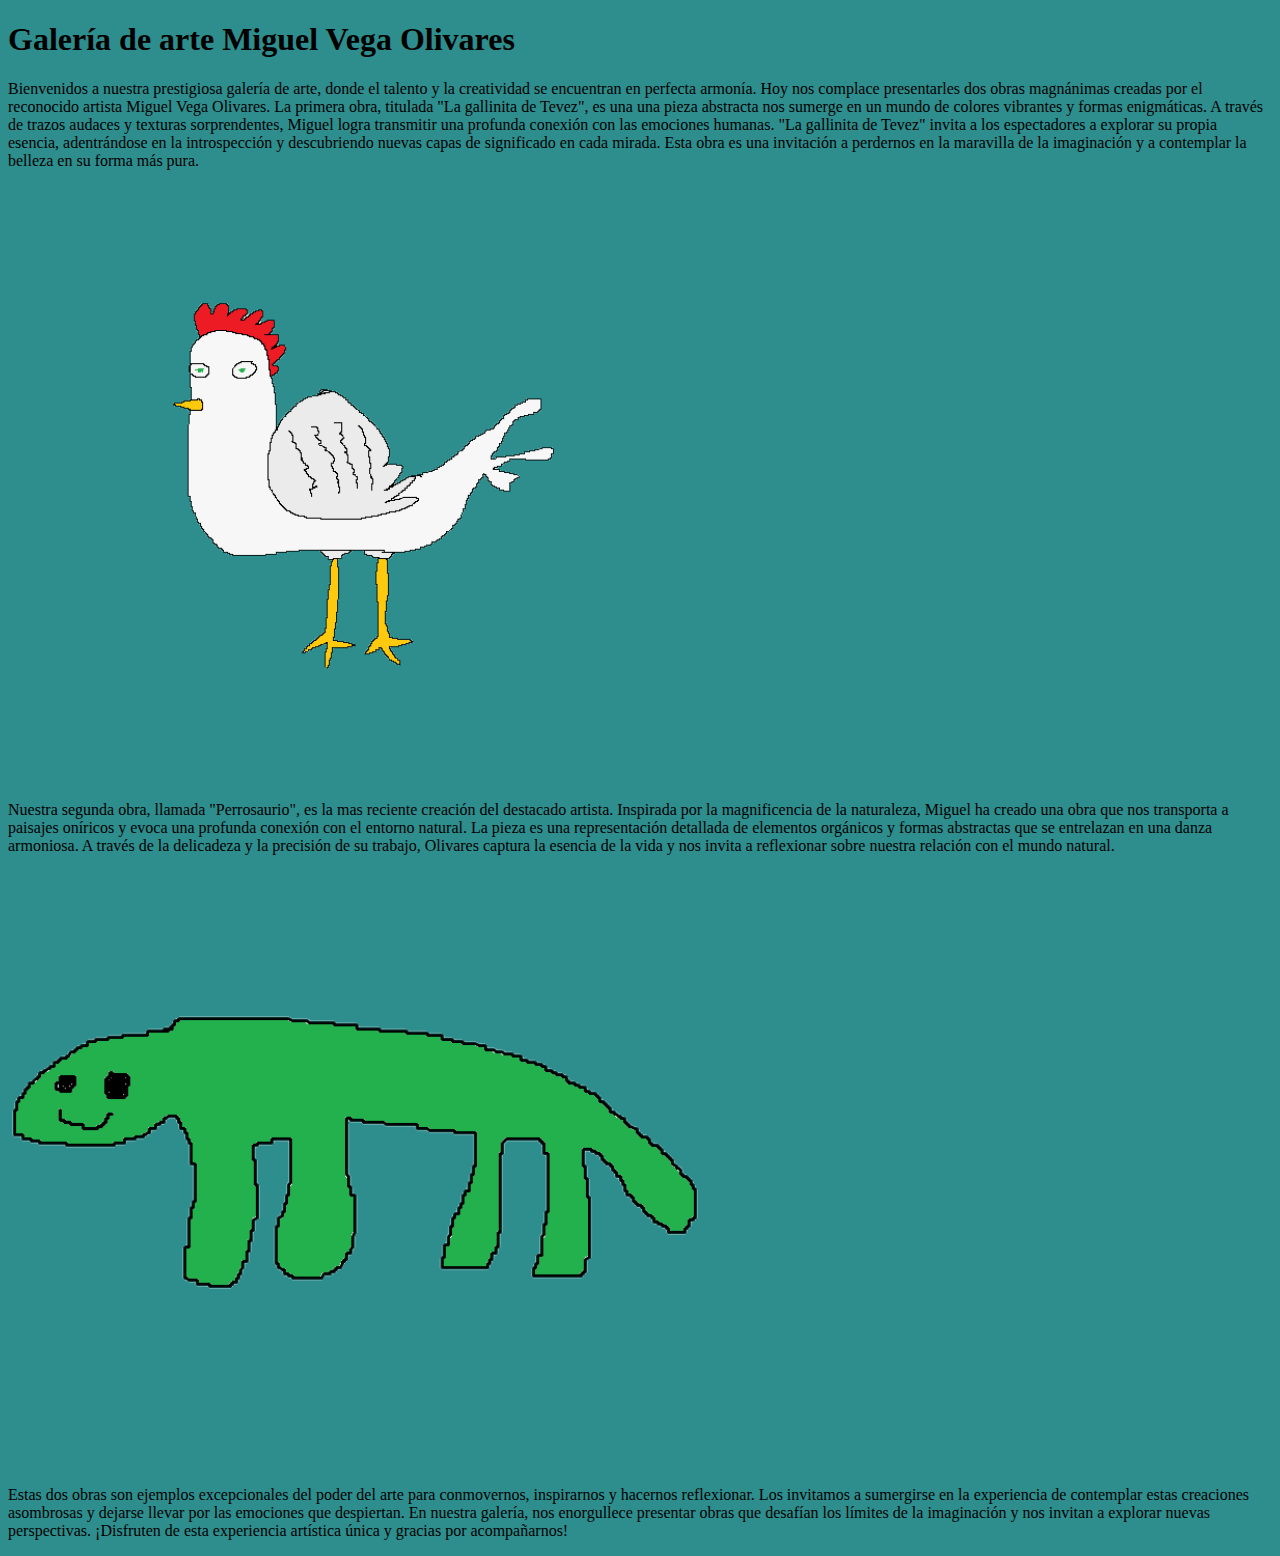
==== index.html @ 75ee0ccd "galeriafinal" ====
<!DOCTYPE html>
<html>
<head>
    <style type="text/css">
        .centerImage
        {
         text-align:center;
         display:block;
        }
        </style>
</head>
<body style = "background-color: rgb(46, 141, 141)">

<h1>Galería de arte Miguel Vega Olivares</h1>
<p style="font-family:verdana">Bienvenidos a nuestra prestigiosa galería de arte, donde el talento y la creatividad se encuentran en perfecta armonía. Hoy nos complace presentarles dos obras magnánimas creadas por el reconocido artista Miguel Vega Olivares.

    La primera obra, titulada "La gallinita de Tevez", es una una pieza abstracta nos sumerge en un mundo de colores vibrantes y formas enigmáticas. A través de trazos audaces y texturas sorprendentes, Miguel logra transmitir una profunda conexión con las emociones humanas. "La gallinita de Tevez" invita a los espectadores a explorar su propia esencia, adentrándose en la introspección y descubriendo nuevas capas de significado en cada mirada. Esta obra es una invitación a perdernos en la maravilla de la imaginación y a contemplar la belleza en su forma más pura.
</p>
<img src="gallina.png" alt="La gallinita de Teves"class="centerImage">
<p style="font-family:verdana">Nuestra segunda obra, llamada "Perrosaurio", es la mas reciente creación del destacado artista. Inspirada por la magnificencia de la naturaleza, Miguel ha creado una obra que nos transporta a paisajes oníricos y evoca una profunda conexión con el entorno natural. La pieza es una representación detallada de elementos orgánicos y formas abstractas que se entrelazan en una danza armoniosa. A través de la delicadeza y la precisión de su trabajo, Olivares captura la esencia de la vida y nos invita a reflexionar sobre nuestra relación con el mundo natural.
</p>
<img src="perrosaurio.png" alt="Perrosaurio"class="centerImage">
<p style="font-family:verdana">Estas dos obras son ejemplos excepcionales del poder del arte para conmovernos, inspirarnos y hacernos reflexionar. Los invitamos a sumergirse en la experiencia de contemplar estas creaciones asombrosas y dejarse llevar por las emociones que despiertan. En nuestra galería, nos enorgullece presentar obras que desafían los límites de la imaginación y nos invitan a explorar nuevas perspectivas. ¡Disfruten de esta experiencia artística única y gracias por acompañarnos! </p>
</body>
</html>
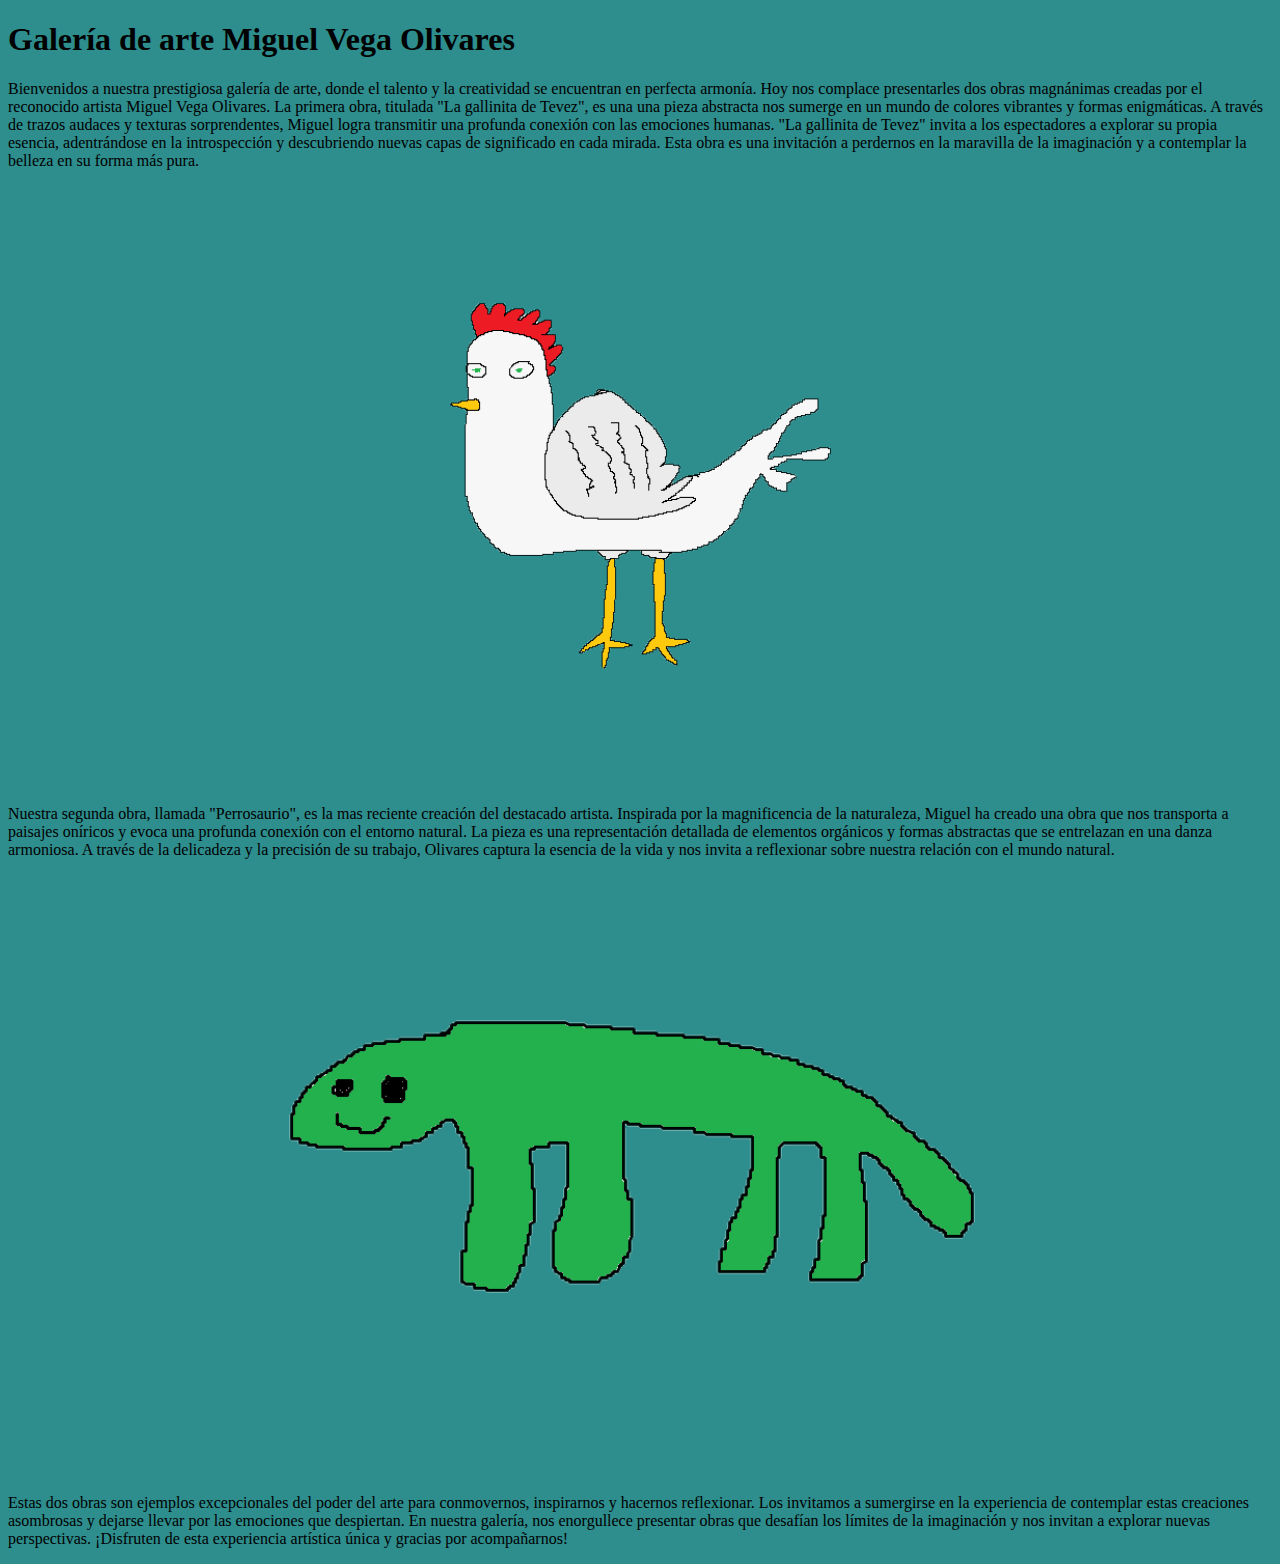
==== commit 74db01cc: "galeria6" ====
--- a/index.html
+++ b/index.html
@@ -16,10 +16,10 @@
 
     La primera obra, titulada "La gallinita de Tevez", es una una pieza abstracta nos sumerge en un mundo de colores vibrantes y formas enigmáticas. A través de trazos audaces y texturas sorprendentes, Miguel logra transmitir una profunda conexión con las emociones humanas. "La gallinita de Tevez" invita a los espectadores a explorar su propia esencia, adentrándose en la introspección y descubriendo nuevas capas de significado en cada mirada. Esta obra es una invitación a perdernos en la maravilla de la imaginación y a contemplar la belleza en su forma más pura.
 </p>
-<img src="gallina.png" alt="La gallinita de Teves"class="centerImage">
+<center><img src="gallina.png" alt="La gallinita de Teves"></center>
 <p style="font-family:verdana">Nuestra segunda obra, llamada "Perrosaurio", es la mas reciente creación del destacado artista. Inspirada por la magnificencia de la naturaleza, Miguel ha creado una obra que nos transporta a paisajes oníricos y evoca una profunda conexión con el entorno natural. La pieza es una representación detallada de elementos orgánicos y formas abstractas que se entrelazan en una danza armoniosa. A través de la delicadeza y la precisión de su trabajo, Olivares captura la esencia de la vida y nos invita a reflexionar sobre nuestra relación con el mundo natural.
 </p>
-<img src="perrosaurio.png" alt="Perrosaurio"class="centerImage">
+<center><img src="perrosaurio.png" alt="Perrosaurio"></center>
 <p style="font-family:verdana">Estas dos obras son ejemplos excepcionales del poder del arte para conmovernos, inspirarnos y hacernos reflexionar. Los invitamos a sumergirse en la experiencia de contemplar estas creaciones asombrosas y dejarse llevar por las emociones que despiertan. En nuestra galería, nos enorgullece presentar obras que desafían los límites de la imaginación y nos invitan a explorar nuevas perspectivas. ¡Disfruten de esta experiencia artística única y gracias por acompañarnos! </p>
 </body>
 </html>
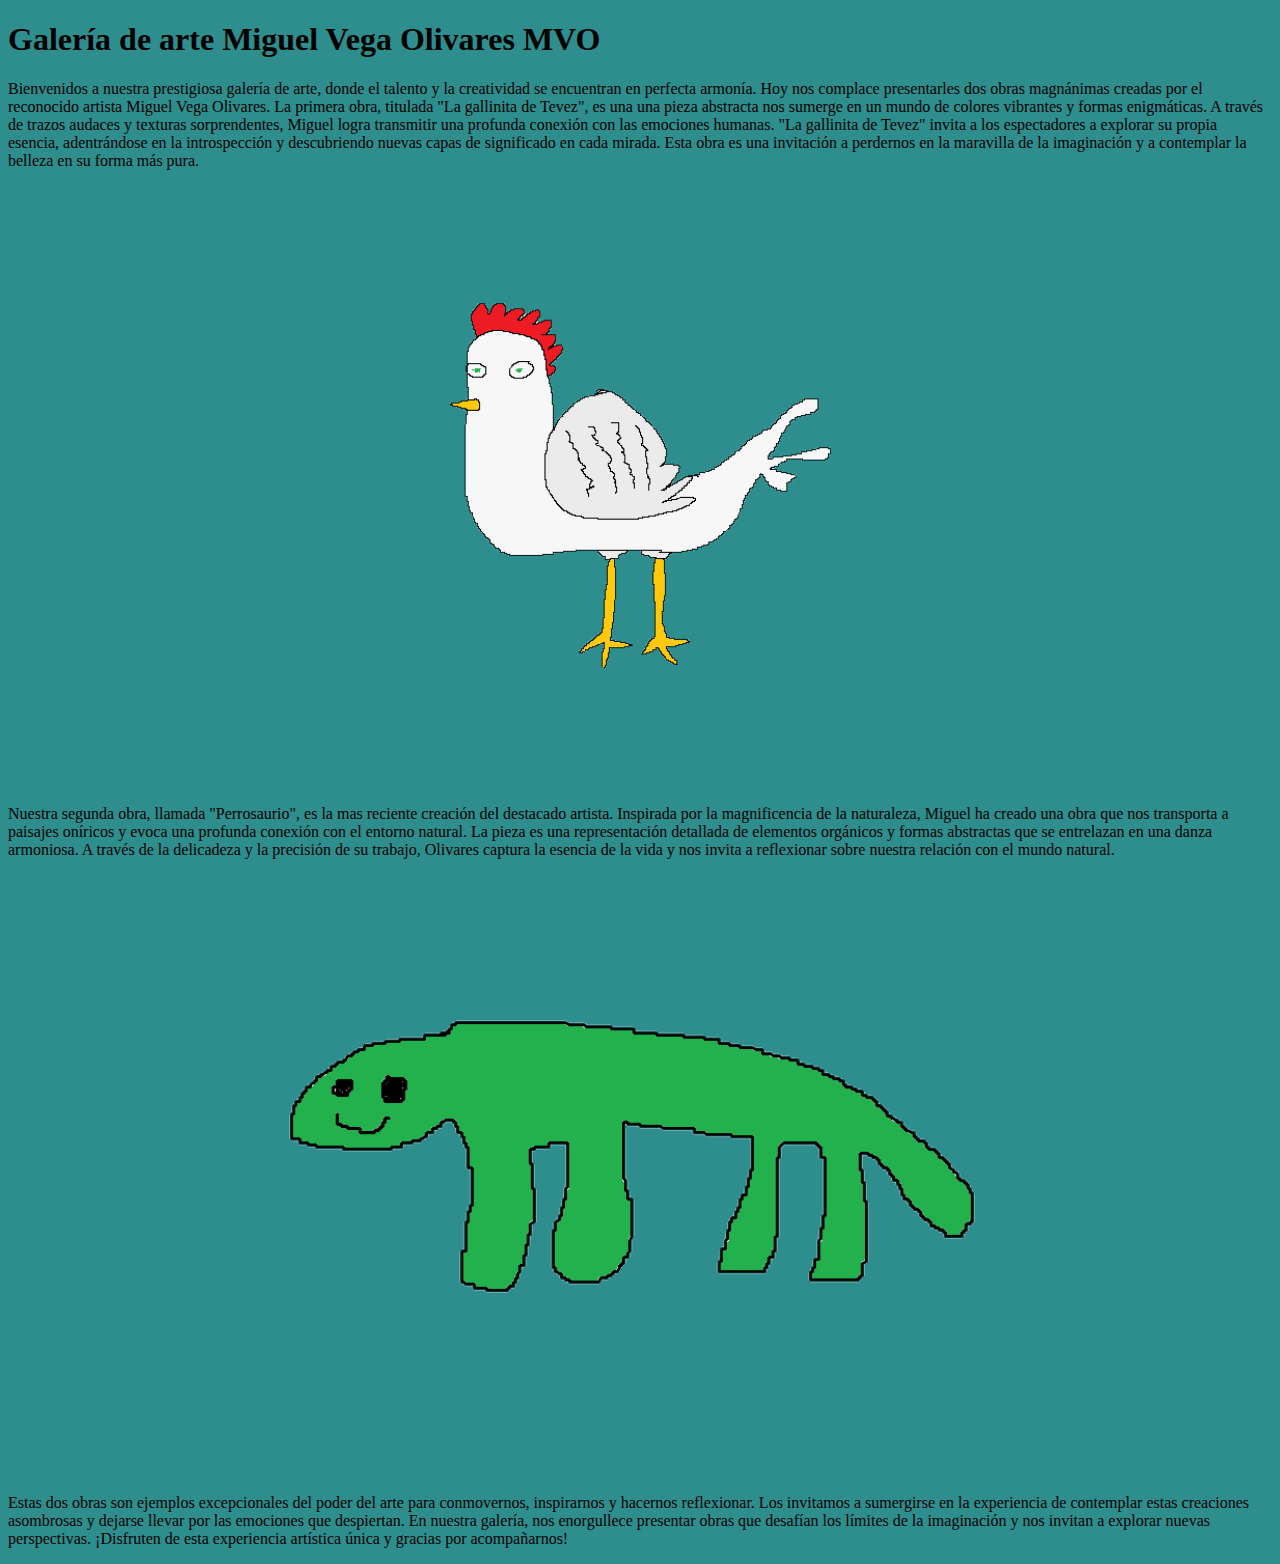
==== commit 8b38778a: "galeria9" ====
--- a/index.html
+++ b/index.html
@@ -1,17 +1,11 @@
 <!DOCTYPE html>
 <html>
 <head>
-    <style type="text/css">
-        .centerImage
-        {
-         text-align:center;
-         display:block;
-        }
-        </style>
+
 </head>
 <body style = "background-color: rgb(46, 141, 141)">
 
-<h1>Galería de arte Miguel Vega Olivares</h1>
+<h1>Galería de arte Miguel Vega Olivares MVO</h1>
 <p style="font-family:verdana">Bienvenidos a nuestra prestigiosa galería de arte, donde el talento y la creatividad se encuentran en perfecta armonía. Hoy nos complace presentarles dos obras magnánimas creadas por el reconocido artista Miguel Vega Olivares.
 
     La primera obra, titulada "La gallinita de Tevez", es una una pieza abstracta nos sumerge en un mundo de colores vibrantes y formas enigmáticas. A través de trazos audaces y texturas sorprendentes, Miguel logra transmitir una profunda conexión con las emociones humanas. "La gallinita de Tevez" invita a los espectadores a explorar su propia esencia, adentrándose en la introspección y descubriendo nuevas capas de significado en cada mirada. Esta obra es una invitación a perdernos en la maravilla de la imaginación y a contemplar la belleza en su forma más pura.
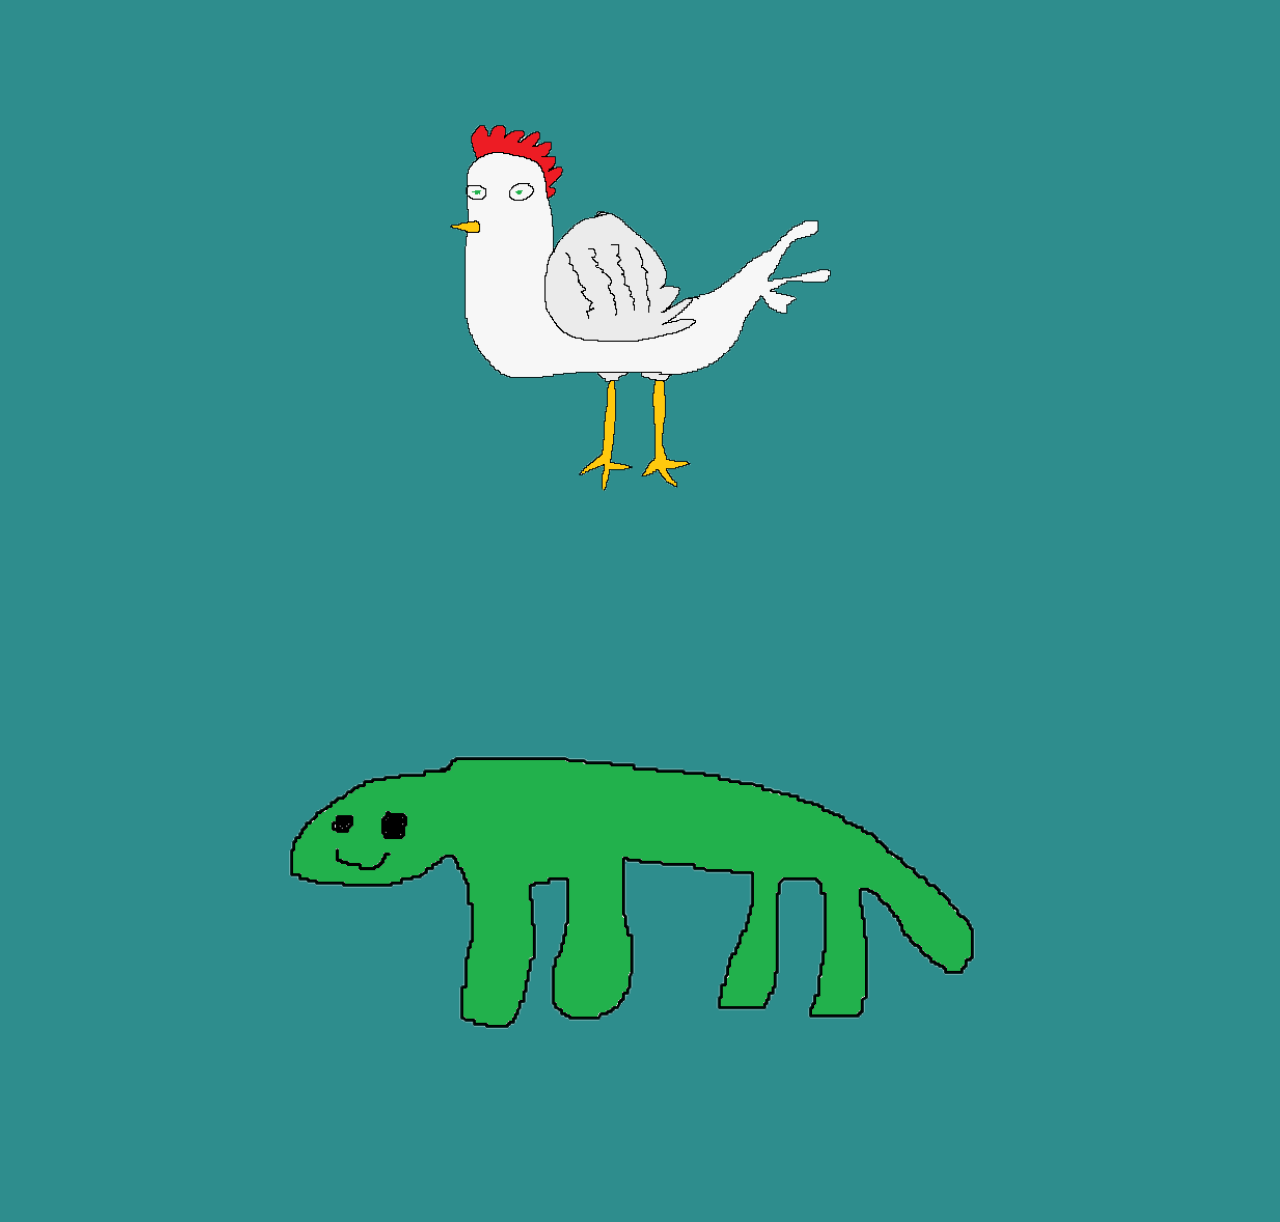
==== commit 8f80766b: "galeria9" ====
--- a/index.html
+++ b/index.html
@@ -5,15 +5,8 @@
 </head>
 <body style = "background-color: rgb(46, 141, 141)">
 
-<h1>Galería de arte Miguel Vega Olivares MVO</h1>
-<p style="font-family:verdana">Bienvenidos a nuestra prestigiosa galería de arte, donde el talento y la creatividad se encuentran en perfecta armonía. Hoy nos complace presentarles dos obras magnánimas creadas por el reconocido artista Miguel Vega Olivares.
+<center><img src="gallina.png" alt="La gallinita de Teves"></center>
 
-    La primera obra, titulada "La gallinita de Tevez", es una una pieza abstracta nos sumerge en un mundo de colores vibrantes y formas enigmáticas. A través de trazos audaces y texturas sorprendentes, Miguel logra transmitir una profunda conexión con las emociones humanas. "La gallinita de Tevez" invita a los espectadores a explorar su propia esencia, adentrándose en la introspección y descubriendo nuevas capas de significado en cada mirada. Esta obra es una invitación a perdernos en la maravilla de la imaginación y a contemplar la belleza en su forma más pura.
-</p>
-<center><img src="gallina.png" alt="La gallinita de Teves"></center>
-<p style="font-family:verdana">Nuestra segunda obra, llamada "Perrosaurio", es la mas reciente creación del destacado artista. Inspirada por la magnificencia de la naturaleza, Miguel ha creado una obra que nos transporta a paisajes oníricos y evoca una profunda conexión con el entorno natural. La pieza es una representación detallada de elementos orgánicos y formas abstractas que se entrelazan en una danza armoniosa. A través de la delicadeza y la precisión de su trabajo, Olivares captura la esencia de la vida y nos invita a reflexionar sobre nuestra relación con el mundo natural.
-</p>
 <center><img src="perrosaurio.png" alt="Perrosaurio"></center>
-<p style="font-family:verdana">Estas dos obras son ejemplos excepcionales del poder del arte para conmovernos, inspirarnos y hacernos reflexionar. Los invitamos a sumergirse en la experiencia de contemplar estas creaciones asombrosas y dejarse llevar por las emociones que despiertan. En nuestra galería, nos enorgullece presentar obras que desafían los límites de la imaginación y nos invitan a explorar nuevas perspectivas. ¡Disfruten de esta experiencia artística única y gracias por acompañarnos! </p>
 </body>
 </html>
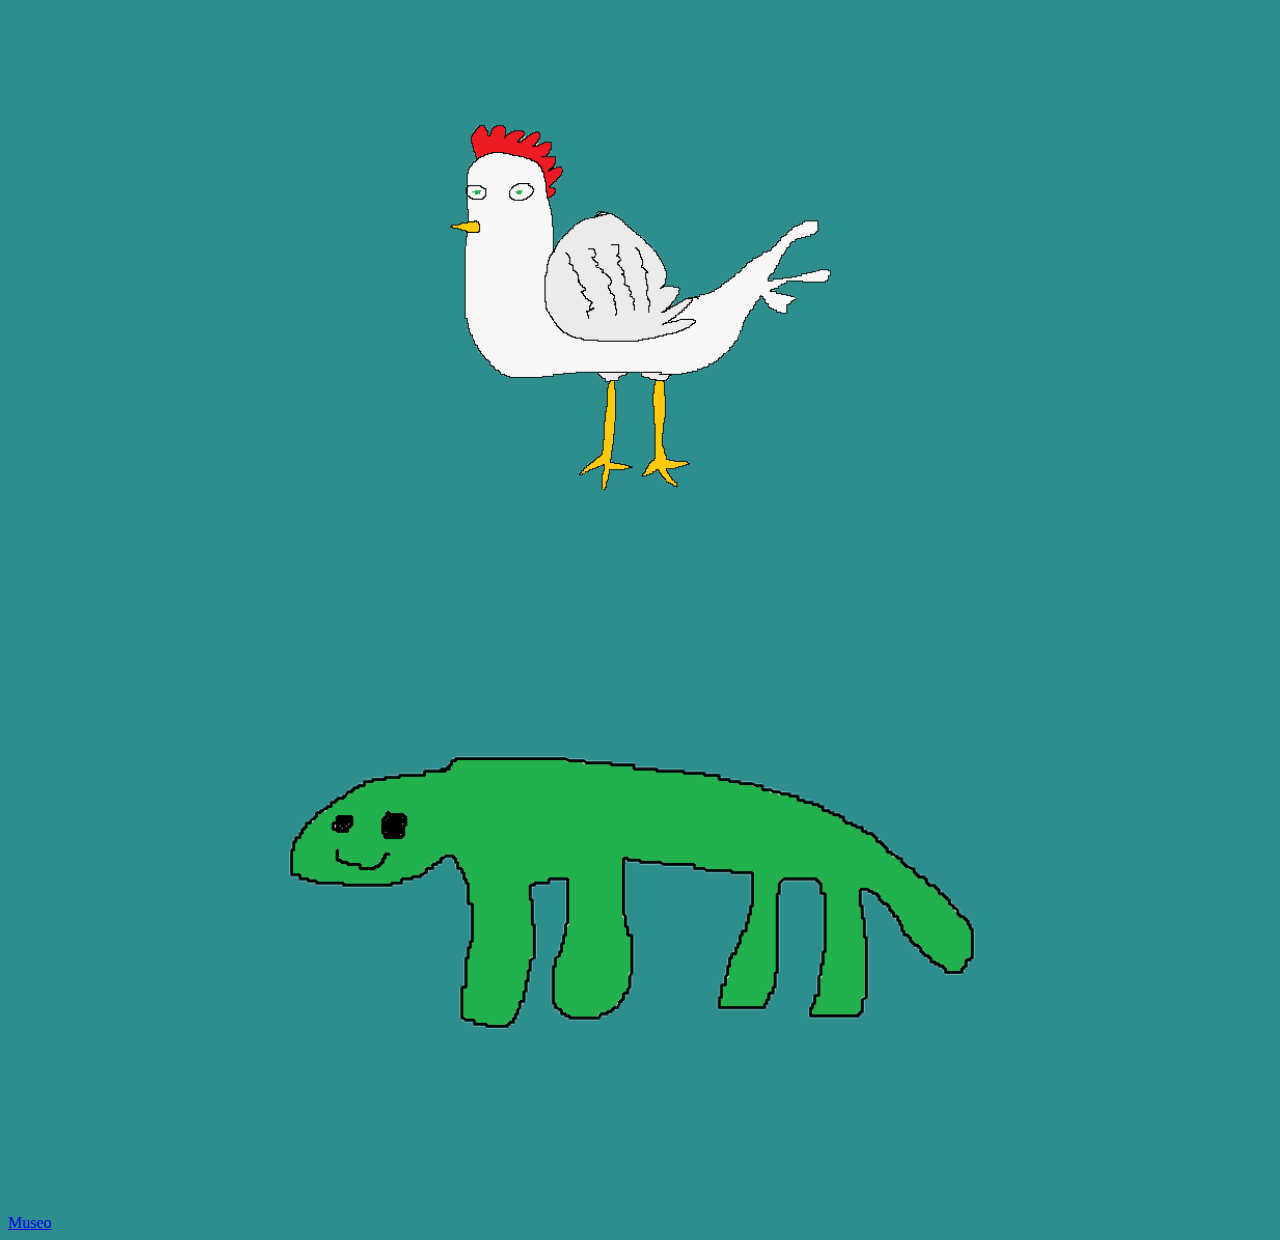
==== commit b35e280d: "galeria9" ====
--- a/index.html
+++ b/index.html
@@ -8,5 +8,7 @@
 <center><img src="gallina.png" alt="La gallinita de Teves"></center>
 
 <center><img src="perrosaurio.png" alt="Perrosaurio"></center>
+
+<a href="/galeria.html">Museo</a>
 </body>
 </html>
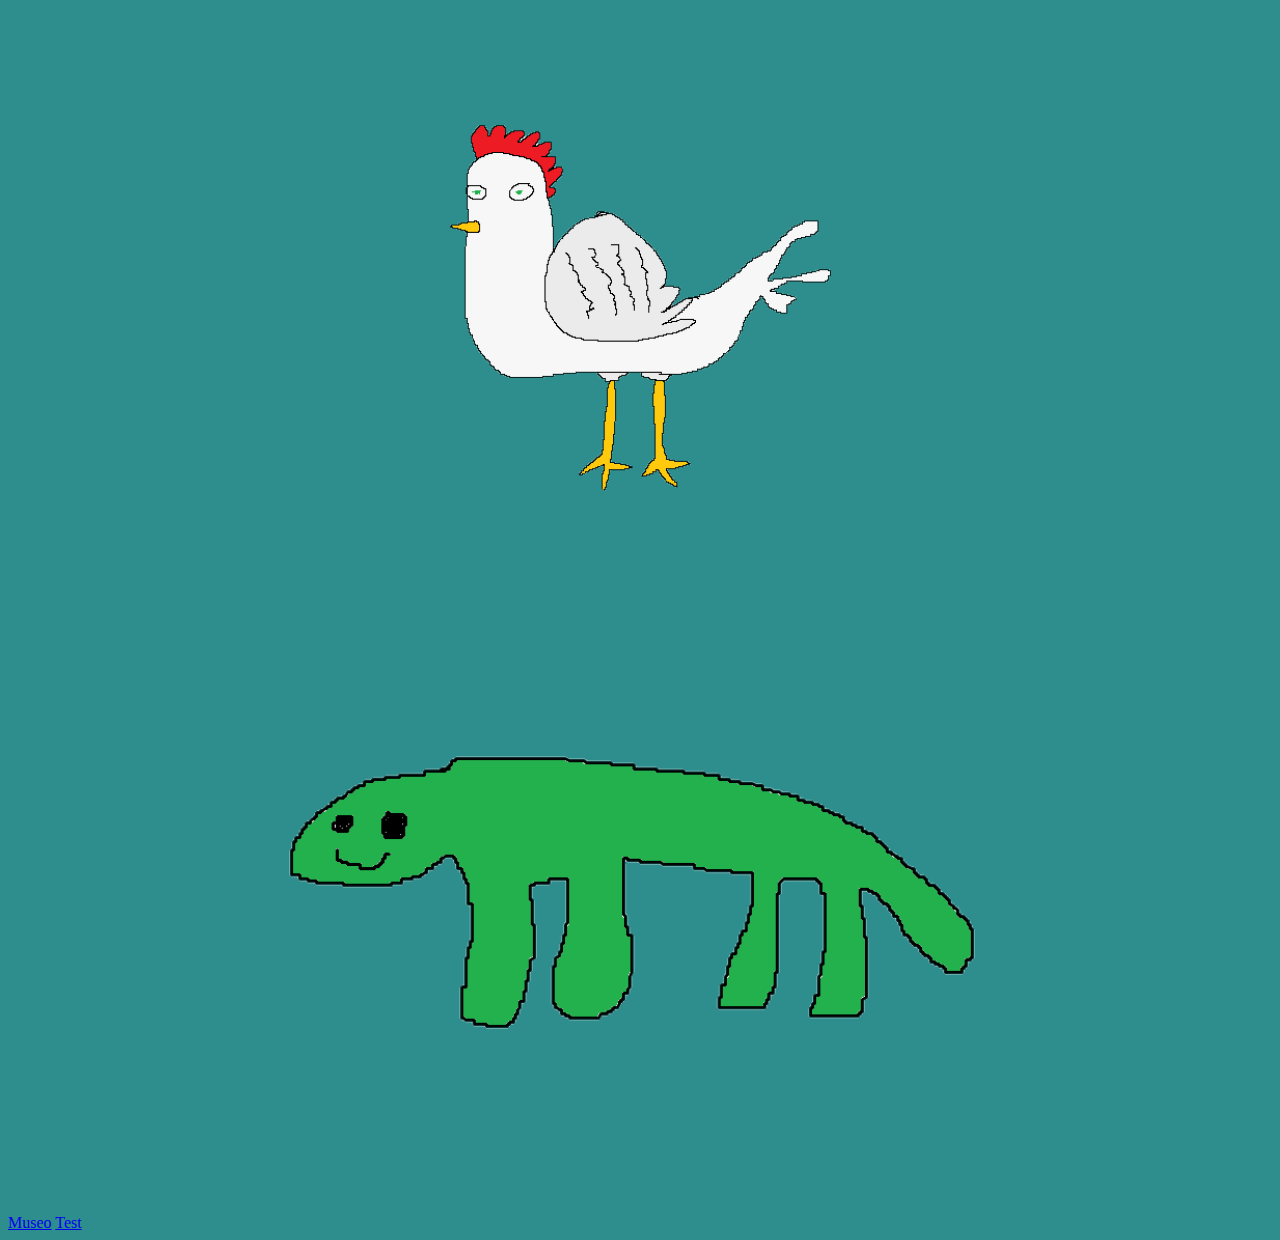
==== commit eff70f91: "nuevas vistas" ====
--- a/index.html
+++ b/index.html
@@ -10,5 +10,6 @@
 <center><img src="perrosaurio.png" alt="Perrosaurio"></center>
 
 <a href="/galeria.html">Museo</a>
+<a href="/website.html">Test</a>
 </body>
 </html>
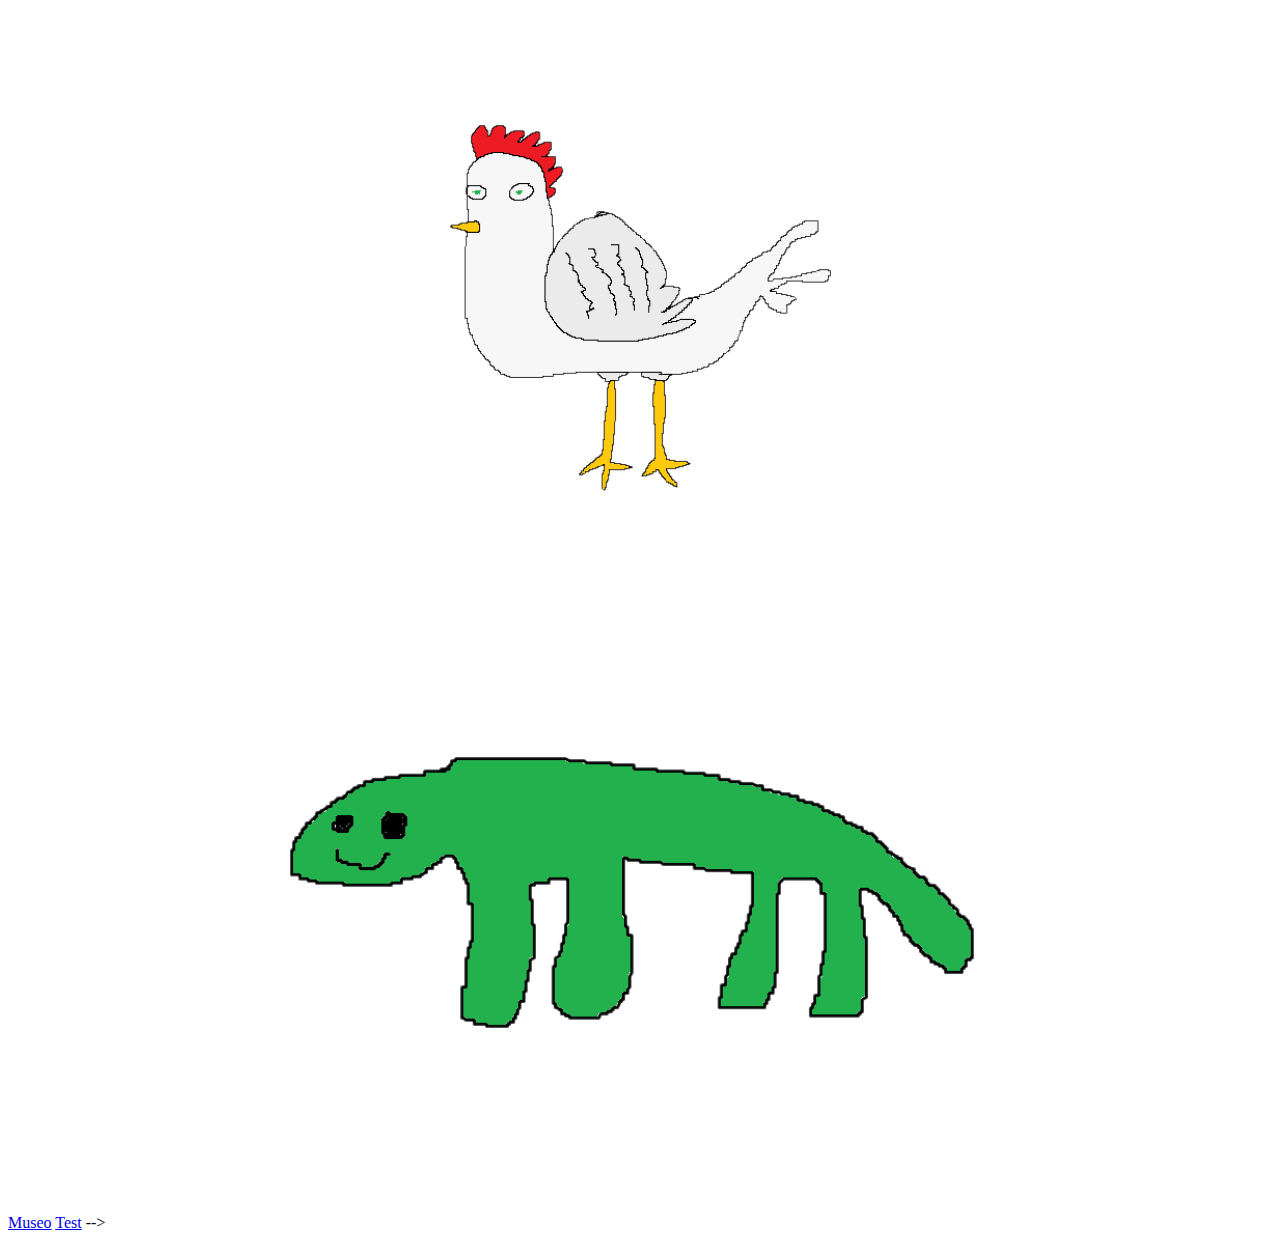
==== commit 31c07bd1: "Update index.html" ====
--- a/index.html
+++ b/index.html
@@ -3,6 +3,7 @@
 <head>
 
 </head>
+<! --
 <body style = "background-color: rgb(46, 141, 141)">
 
 <center><img src="gallina.png" alt="La gallinita de Teves"></center>
@@ -12,4 +13,5 @@
 <a href="/galeria.html">Museo</a>
 <a href="/website.html">Test</a>
 </body>
+  -->
 </html>
